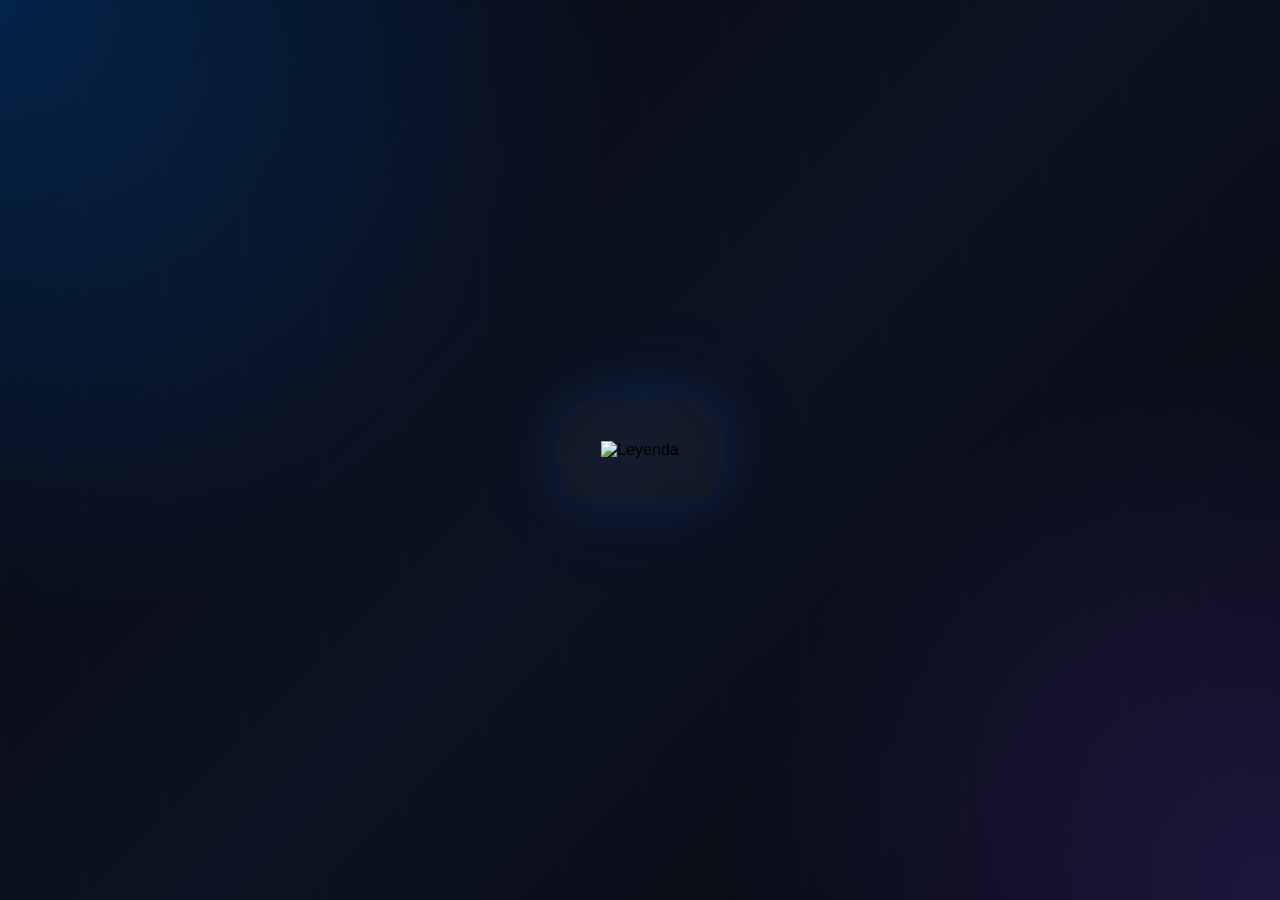
==== index.html @ 87e3bcda "cambios" ====
<!DOCTYPE html>
<html lang="es">
<head>
<meta charset="UTF-8">
<meta name="viewport" content="width=device-width, initial-scale=1.0">
<title>Leyenda</title>

<style>
*{
    margin:0;
    padding:0;
    box-sizing:border-box;
}

body{
    height:100vh;
    overflow:hidden;
    display:flex;
    justify-content:center;
    align-items:center;

    background:
        radial-gradient(circle at top left,
            rgba(0,120,255,.25),
            transparent 40%),
        radial-gradient(circle at bottom right,
            rgba(130,80,255,.20),
            transparent 35%),
        linear-gradient(
            135deg,
            #05070d,
            #0d1322,
            #05070d
        );

    font-family:Segoe UI, sans-serif;
}

body::before{
    content:"";
    position:absolute;
    inset:0;

    background:
        repeating-linear-gradient(
            90deg,
            rgba(255,255,255,.02) 0,
            rgba(255,255,255,.02) 1px,
            transparent 1px,
            transparent 80px
        );

    opacity:.5;
}

.logo-container{
    position:relative;
    z-index:2;

    padding:40px;
    border-radius:30px;

    background:rgba(255,255,255,.03);
    backdrop-filter:blur(10px);

    box-shadow:
        0 0 60px rgba(0,140,255,.15),
        0 0 120px rgba(0,140,255,.08);
}

.logo{
    width:500px;
    max-width:80vw;

    filter:
        drop-shadow(0 0 30px rgba(0,150,255,.4))
        drop-shadow(0 0 80px rgba(0,150,255,.2));
}
</style>
</head>
<body>

<div class="logo-container">
    <img src="https://avatars.githubusercontent.com/u/40256629?v=4&size=1285" alt="Leyenda" class="logo">
</div>

</body>
</html>
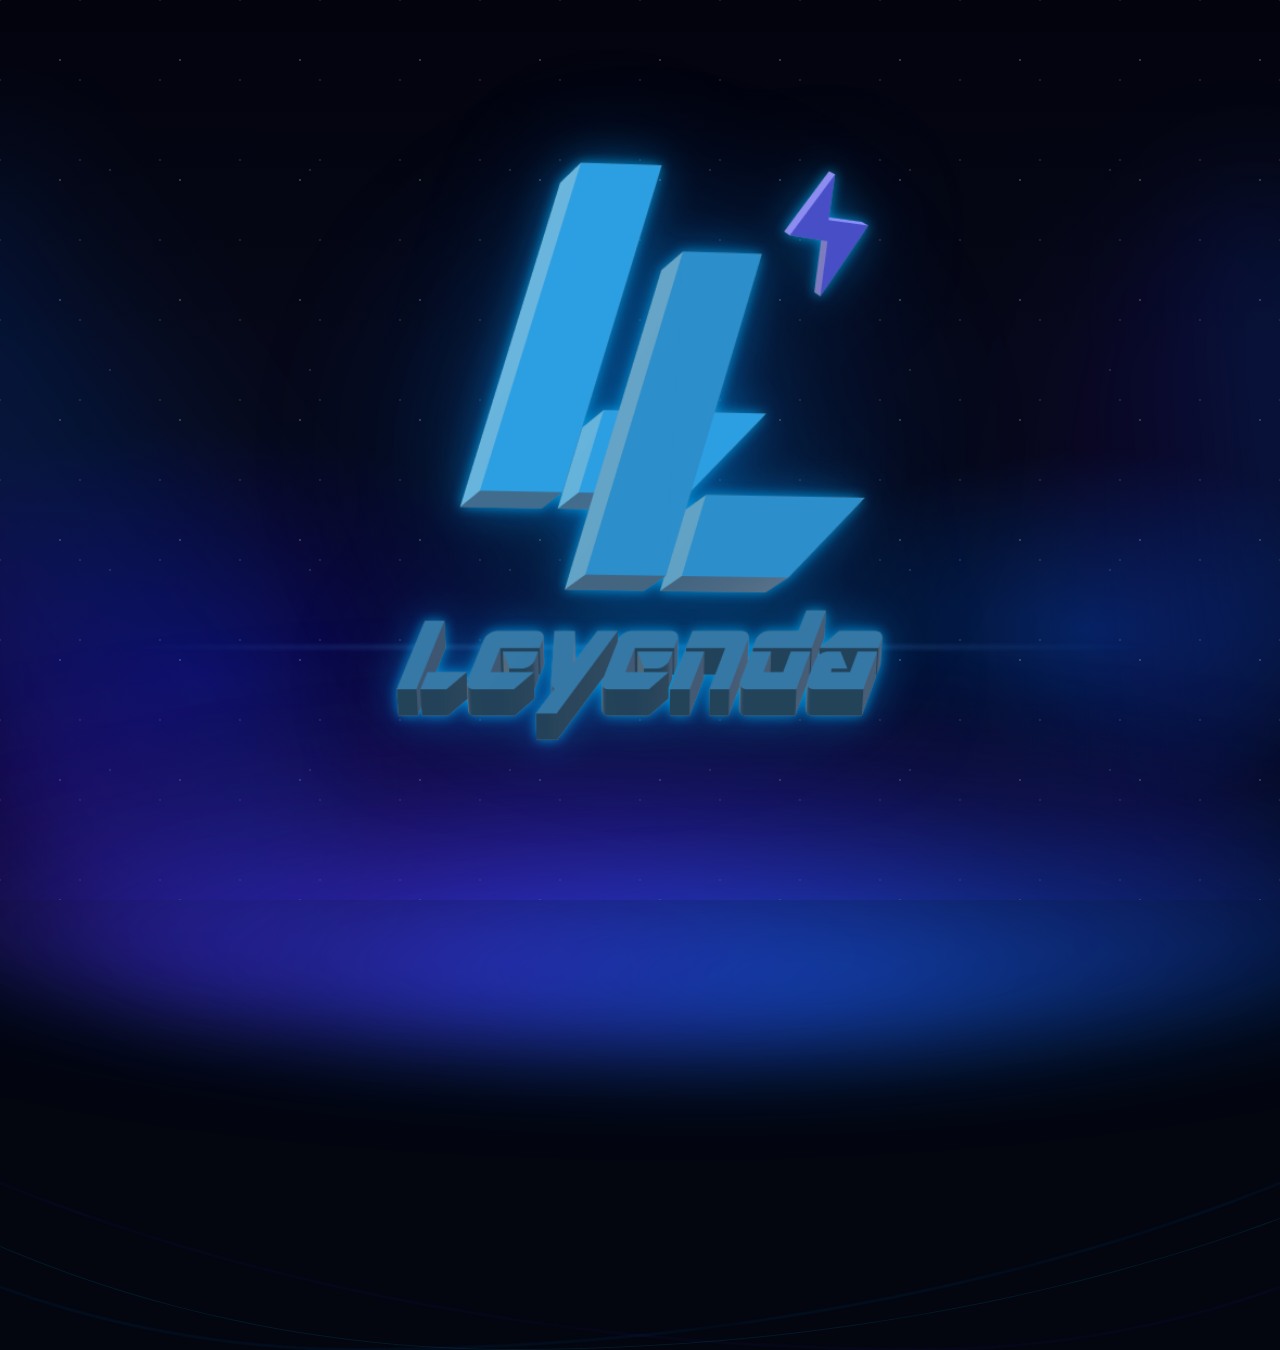
==== commit 8754c78c: "cambios" ====
--- a/index.html
+++ b/index.html
@@ -4,85 +4,252 @@
 <meta charset="UTF-8">
 <meta name="viewport" content="width=device-width, initial-scale=1.0">
 <title>Leyenda</title>
-
 <style>
-*{
-    margin:0;
-    padding:0;
-    box-sizing:border-box;
-}
+*{margin:0;padding:0;box-sizing:border-box;}
 
 body{
-    height:100vh;
-    overflow:hidden;
-    display:flex;
-    justify-content:center;
-    align-items:center;
-
-    background:
-        radial-gradient(circle at top left,
-            rgba(0,120,255,.25),
-            transparent 40%),
-        radial-gradient(circle at bottom right,
-            rgba(130,80,255,.20),
-            transparent 35%),
-        linear-gradient(
-            135deg,
-            #05070d,
-            #0d1322,
-            #05070d
-        );
-
-    font-family:Segoe UI, sans-serif;
-}
-
-body::before{
-    content:"";
-    position:absolute;
-    inset:0;
-
-    background:
-        repeating-linear-gradient(
-            90deg,
-            rgba(255,255,255,.02) 0,
-            rgba(255,255,255,.02) 1px,
-            transparent 1px,
-            transparent 80px
-        );
-
-    opacity:.5;
-}
-
-.logo-container{
-    position:relative;
-    z-index:2;
-
-    padding:40px;
-    border-radius:30px;
-
-    background:rgba(255,255,255,.03);
-    backdrop-filter:blur(10px);
-
-    box-shadow:
-        0 0 60px rgba(0,140,255,.15),
-        0 0 120px rgba(0,140,255,.08);
+  position:relative;
+  overflow:hidden;
+  width:100vw;
+  height:100vh;
+  display:flex;
+  justify-content:center;
+  align-items:center;
+  background: #03050f;
+}
+
+.bg-base{
+  position:absolute;
+  inset:0;
+  background:
+    radial-gradient(ellipse 80% 60% at 50% 110%,
+      rgba(30,10,90,.95) 0%,
+      rgba(10,5,40,.7) 45%,
+      transparent 70%),
+    radial-gradient(ellipse 60% 50% at 15% 75%,
+      rgba(20,0,120,.6) 0%,
+      transparent 55%),
+    radial-gradient(ellipse 50% 40% at 85% 70%,
+      rgba(0,80,200,.4) 0%,
+      transparent 50%),
+    linear-gradient(180deg,
+      #02030d 0%,
+      #060818 40%,
+      #040615 100%);
+}
+
+.stars{
+  position:absolute;
+  inset:0;
+  background-image:
+    radial-gradient(rgba(255,255,255,.9) 1px, transparent 1px),
+    radial-gradient(rgba(255,255,255,.5) 1px, transparent 1px),
+    radial-gradient(rgba(180,210,255,.7) 1px, transparent 1px);
+  background-size:120px 120px, 80px 80px, 200px 200px;
+  background-position: 0 0, 40px 40px, 10px 70px;
+  opacity:.22;
+}
+
+.glow-center{
+  position:absolute;
+  width:700px;
+  height:700px;
+  border-radius:50%;
+  background:radial-gradient(circle,
+    rgba(0,140,255,.22) 0%,
+    rgba(0,80,200,.1) 40%,
+    transparent 70%);
+  filter:blur(40px);
+}
+
+.plasma{
+  position:absolute;
+  inset:-50%;
+  width:200%;
+  height:200%;
+  border-radius:43% 57% 61% 39% / 48% 52% 48% 52%;
+  border: 1.5px solid rgba(0,160,255,.18);
+  filter:blur(1px);
+  animation:morph1 18s ease-in-out infinite;
+}
+.plasma2{
+  position:absolute;
+  inset:-50%;
+  width:200%;
+  height:200%;
+  border-radius:57% 43% 39% 61% / 52% 48% 52% 48%;
+  border: 1px solid rgba(80,80,255,.14);
+  filter:blur(1px);
+  animation:morph2 22s ease-in-out infinite;
+}
+.plasma3{
+  position:absolute;
+  inset:-50%;
+  width:200%;
+  height:200%;
+  border-radius:35% 65% 55% 45% / 45% 55% 45% 55%;
+  border: 1px solid rgba(0,200,255,.10);
+  filter:blur(.5px);
+  animation:morph1 28s ease-in-out infinite reverse;
+}
+
+@keyframes morph1{
+  0%,100%{border-radius:43% 57% 61% 39% / 48% 52% 48% 52%; transform:rotate(0deg) scale(1);}
+  33%{border-radius:61% 39% 43% 57% / 52% 48% 52% 48%; transform:rotate(60deg) scale(1.04);}
+  66%{border-radius:50% 50% 35% 65% / 60% 40% 60% 40%; transform:rotate(120deg) scale(.97);}
+}
+@keyframes morph2{
+  0%,100%{border-radius:57% 43% 39% 61% / 52% 48% 52% 48%; transform:rotate(0deg);}
+  50%{border-radius:39% 61% 57% 43% / 48% 52% 48% 52%; transform:rotate(-90deg) scale(1.06);}
+}
+
+.wave-bottom-purple{
+  position:absolute;
+  width:130%;
+  height:380px;
+  left:-15%;
+  bottom:-140px;
+  border-radius:50%;
+  background:radial-gradient(ellipse at 40% 80%,
+    rgba(100,30,255,.55) 0%,
+    rgba(70,20,180,.25) 40%,
+    transparent 70%);
+  filter:blur(35px);
+}
+
+.wave-bottom-blue{
+  position:absolute;
+  width:140%;
+  height:350px;
+  right:-20%;
+  bottom:-160px;
+  border-radius:50%;
+  background:radial-gradient(ellipse at 60% 80%,
+    rgba(0,120,255,.5) 0%,
+    rgba(0,80,200,.2) 40%,
+    transparent 70%);
+  filter:blur(45px);
+}
+
+.beam-left{
+  position:absolute;
+  width:400px;
+  height:900px;
+  left:-80px;
+  bottom:-100px;
+  background: linear-gradient(70deg,
+    rgba(60,30,180,.35) 0%,
+    rgba(0,100,255,.15) 50%,
+    transparent 80%);
+  border-radius:50%;
+  filter:blur(50px);
+  transform:rotate(-15deg);
+}
+
+.beam-right{
+  position:absolute;
+  width:350px;
+  height:800px;
+  right:-60px;
+  bottom:-80px;
+  background: linear-gradient(250deg,
+    rgba(0,100,220,.3) 0%,
+    rgba(40,0,180,.12) 50%,
+    transparent 80%);
+  border-radius:50%;
+  filter:blur(60px);
+  transform:rotate(15deg);
+}
+
+.horizon{
+  position:absolute;
+  width:100%;
+  height:2px;
+  bottom:28%;
+  left:0;
+  background: linear-gradient(90deg,
+    transparent 0%,
+    rgba(0,150,255,.0) 10%,
+    rgba(80,160,255,.35) 30%,
+    rgba(120,180,255,.55) 50%,
+    rgba(80,160,255,.35) 70%,
+    rgba(0,150,255,.0) 90%,
+    transparent 100%);
+  filter:blur(2px);
+}
+
+.shooting-star{
+  position:absolute;
+  height:1.5px;
+  border-radius:999px;
+  background:linear-gradient(90deg,
+    rgba(255,255,255,0) 0%,
+    rgba(180,220,255,.9) 50%,
+    rgba(255,255,255,1) 80%,
+    rgba(255,255,255,0) 100%);
+  opacity:0;
+  z-index:50;
+}
+
+.s1{
+  width:220px;
+  top:22%;
+  left:-240px;
+  transform:rotate(-18deg);
+  animation:shoot1 7s ease-in-out 1.5s infinite;
+}
+
+.s2{
+  width:160px;
+  top:58%;
+  left:-180px;
+  transform:rotate(-12deg);
+  animation:shoot1 7s ease-in-out 4.8s infinite;
+}
+
+@keyframes shoot1{
+  0%{opacity:0; transform:rotate(-18deg) translateX(0);}
+  5%{opacity:1;}
+  40%{opacity:0; transform:rotate(-18deg) translateX(130vw);}
+  100%{opacity:0; transform:rotate(-18deg) translateX(130vw);}
 }
 
 .logo{
-    width:500px;
-    max-width:80vw;
-
-    filter:
-        drop-shadow(0 0 30px rgba(0,150,255,.4))
-        drop-shadow(0 0 80px rgba(0,150,255,.2));
+  position:relative;
+  z-index:100;
+  width:700px;
+  max-width:82vw;
+  filter:
+    drop-shadow(0 0 6px rgba(0,180,255,.7))
+    drop-shadow(0 0 20px rgba(0,160,255,.4))
+    drop-shadow(0 0 55px rgba(0,140,255,.2));
 }
 </style>
 </head>
 <body>
 
-<div class="logo-container">
-    <img src="https://avatars.githubusercontent.com/u/40256629?v=4&size=1285" alt="Leyenda" class="logo">
-</div>
+  <div class="bg-base"></div>
+  <div class="stars"></div>
+
+  <div class="beam-left"></div>
+  <div class="beam-right"></div>
+
+  <div class="wave-bottom-purple"></div>
+  <div class="wave-bottom-blue"></div>
+
+  <div class="plasma"></div>
+  <div class="plasma2"></div>
+  <div class="plasma3"></div>
+
+  <div class="glow-center"></div>
+  <div class="shooting-star s1"></div>
+  <div class="shooting-star s2"></div>
+  <div class="horizon"></div>
+
+  <img
+    src="https://leyenda12528.github.io/public/assets/img/Logo.png"
+    class="logo"
+    alt="Leyenda">
 
 </body>
-</html>+</html>
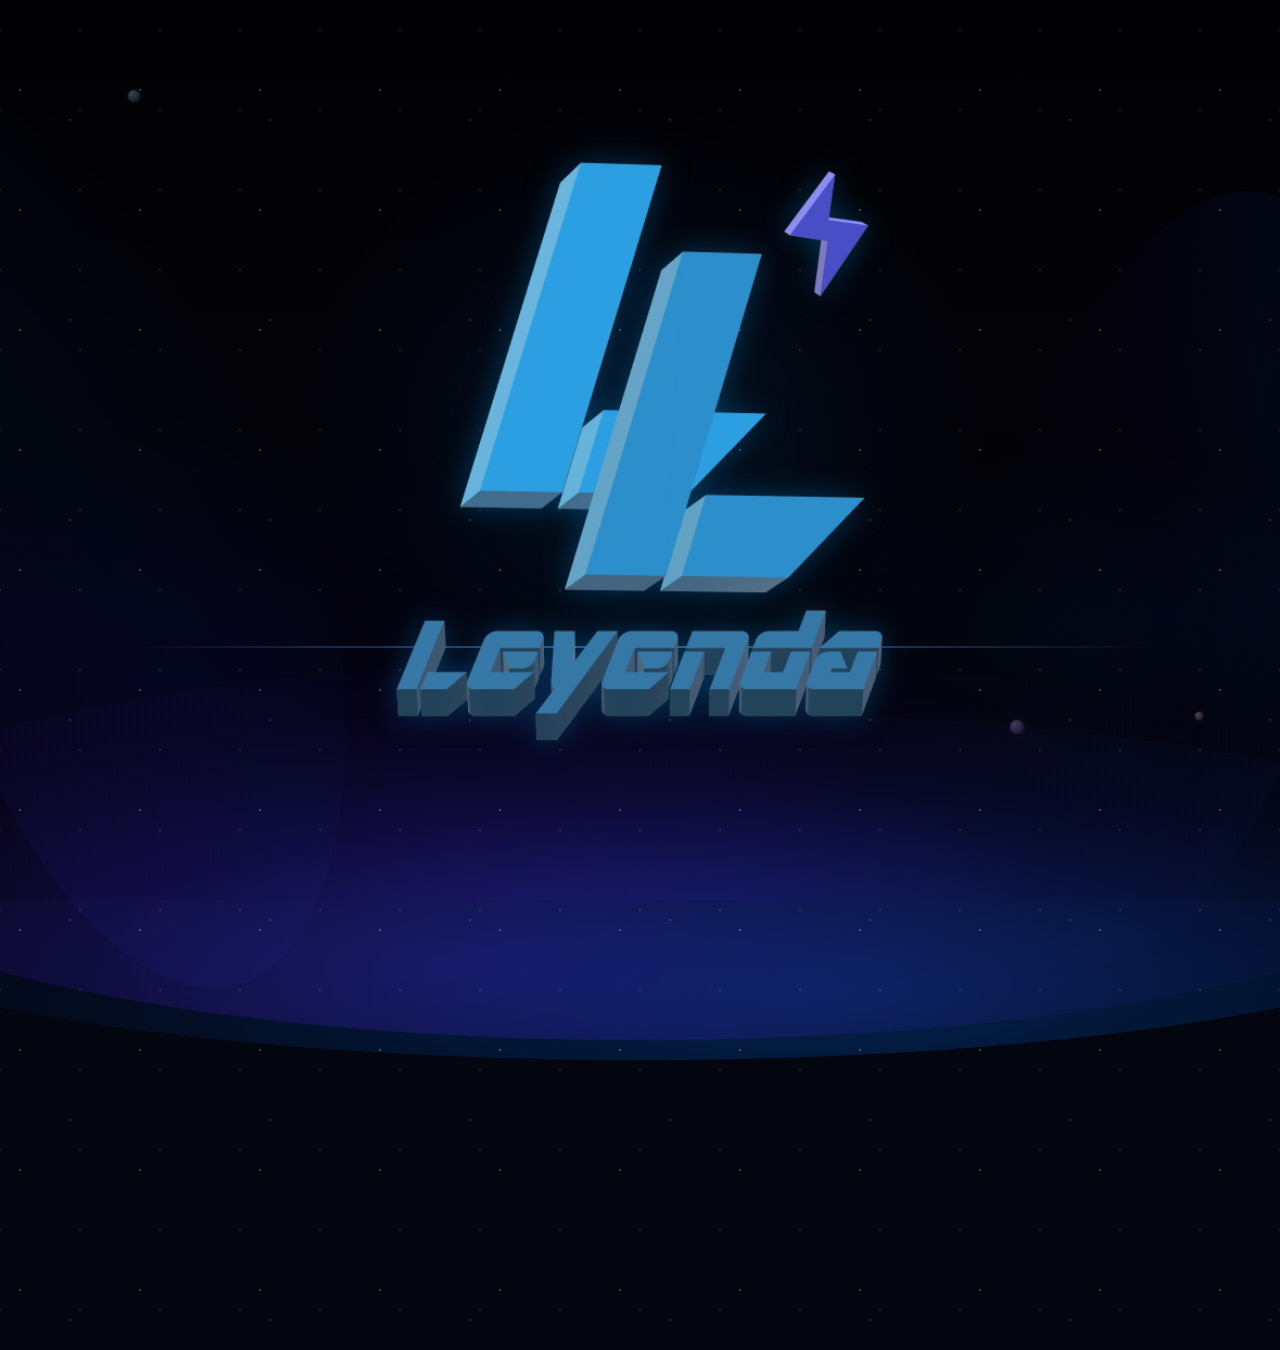
==== commit 7a89fdc6: "cambios" ====
--- a/index.html
+++ b/index.html
@@ -23,84 +23,74 @@
   inset:0;
   background:
     radial-gradient(ellipse 80% 60% at 50% 110%,
-      rgba(30,10,90,.95) 0%,
-      rgba(10,5,40,.7) 45%,
+      rgba(20,5,60,.7) 0%,
+      rgba(5,2,20,.5) 45%,
       transparent 70%),
     radial-gradient(ellipse 60% 50% at 15% 75%,
-      rgba(20,0,120,.6) 0%,
+      rgba(10,0,60,.3) 0%,
       transparent 55%),
     radial-gradient(ellipse 50% 40% at 85% 70%,
-      rgba(0,80,200,.4) 0%,
+      rgba(0,30,80,.2) 0%,
       transparent 50%),
     linear-gradient(180deg,
-      #02030d 0%,
-      #060818 40%,
-      #040615 100%);
+      #010103 0%,
+      #030308 40%,
+      #010103 100%);
 }
 
 .stars{
-  position:absolute;
-  inset:0;
-  background-image:
-    radial-gradient(rgba(255,255,255,.9) 1px, transparent 1px),
-    radial-gradient(rgba(255,255,255,.5) 1px, transparent 1px),
-    radial-gradient(rgba(180,210,255,.7) 1px, transparent 1px);
-  background-size:120px 120px, 80px 80px, 200px 200px;
-  background-position: 0 0, 40px 40px, 10px 70px;
-  opacity:.22;
-}
-
-.glow-center{
-  position:absolute;
-  width:700px;
-  height:700px;
-  border-radius:50%;
-  background:radial-gradient(circle,
-    rgba(0,140,255,.22) 0%,
-    rgba(0,80,200,.1) 40%,
-    transparent 70%);
-  filter:blur(40px);
-}
-
-.plasma{
   position:absolute;
   inset:-50%;
   width:200%;
   height:200%;
-  border-radius:43% 57% 61% 39% / 48% 52% 48% 52%;
-  border: 1.5px solid rgba(0,160,255,.18);
-  filter:blur(1px);
-  animation:morph1 18s ease-in-out infinite;
-}
-.plasma2{
-  position:absolute;
-  inset:-50%;
-  width:200%;
-  height:200%;
-  border-radius:57% 43% 39% 61% / 52% 48% 52% 48%;
-  border: 1px solid rgba(80,80,255,.14);
-  filter:blur(1px);
-  animation:morph2 22s ease-in-out infinite;
-}
-.plasma3{
-  position:absolute;
-  inset:-50%;
-  width:200%;
-  height:200%;
-  border-radius:35% 65% 55% 45% / 45% 55% 45% 55%;
-  border: 1px solid rgba(0,200,255,.10);
-  filter:blur(.5px);
-  animation:morph1 28s ease-in-out infinite reverse;
-}
-
-@keyframes morph1{
-  0%,100%{border-radius:43% 57% 61% 39% / 48% 52% 48% 52%; transform:rotate(0deg) scale(1);}
-  33%{border-radius:61% 39% 43% 57% / 52% 48% 52% 48%; transform:rotate(60deg) scale(1.04);}
-  66%{border-radius:50% 50% 35% 65% / 60% 40% 60% 40%; transform:rotate(120deg) scale(.97);}
-}
-@keyframes morph2{
-  0%,100%{border-radius:57% 43% 39% 61% / 52% 48% 52% 48%; transform:rotate(0deg);}
-  50%{border-radius:39% 61% 57% 43% / 48% 52% 48% 52%; transform:rotate(-90deg) scale(1.06);}
+  background-image:
+    radial-gradient(rgba(255,255,255,.8) 1px, transparent 1px),
+    radial-gradient(rgba(255,255,255,.4) 1px, transparent 1px),
+    radial-gradient(rgba(180,210,255,.6) 1px, transparent 1px);
+  background-size:120px 120px, 80px 80px, 200px 200px;
+  background-position: 0 0, 40px 40px, 10px 70px;
+  opacity:.3;
+  animation: spinStars 240s linear infinite;
+  z-index: 1;
+}
+
+@keyframes spinStars {
+  0% { transform: rotate(0deg); }
+  100% { transform: rotate(360deg); }
+}
+
+.distant-world {
+  position: absolute;
+  border-radius: 50%;
+}
+.dw1 {
+  width: 12px; height: 12px;
+  top: 30%; left: 30%;
+  background: radial-gradient(circle at 30% 30%, #b8d4ff, #1a2b4c);
+  box-shadow: 0 0 5px rgba(184,212,255,0.4);
+}
+.dw2 {
+  width: 8px; height: 8px;
+  bottom: 35%; right: 28%;
+  background: radial-gradient(circle at 30% 30%, #ffd8b8, #4c2b1a);
+  box-shadow: 0 0 4px rgba(255,216,184,0.3);
+}
+.dw3 {
+  width: 14px; height: 14px;
+  top: 65%; right: 35%;
+  background: radial-gradient(circle at 30% 30%, #d8b8ff, #2b1a4c);
+  box-shadow: 0 0 6px rgba(216,184,255,0.3);
+}
+
+.glow-center{
+  position:absolute;
+  width:700px;
+  height:700px;
+  border-radius:50%;
+  background:radial-gradient(circle,
+    rgba(0,120,220,.12) 0%,
+    rgba(0,60,180,.03) 50%,
+    transparent 70%);
 }
 
 .wave-bottom-purple{
@@ -111,10 +101,9 @@
   bottom:-140px;
   border-radius:50%;
   background:radial-gradient(ellipse at 40% 80%,
-    rgba(100,30,255,.55) 0%,
-    rgba(70,20,180,.25) 40%,
-    transparent 70%);
-  filter:blur(35px);
+    rgba(80,20,200,.35) 0%,
+    rgba(50,10,140,.1) 50%,
+    transparent 80%);
 }
 
 .wave-bottom-blue{
@@ -125,10 +114,9 @@
   bottom:-160px;
   border-radius:50%;
   background:radial-gradient(ellipse at 60% 80%,
-    rgba(0,120,255,.5) 0%,
-    rgba(0,80,200,.2) 40%,
-    transparent 70%);
-  filter:blur(45px);
+    rgba(0,100,220,.3) 0%,
+    rgba(0,60,160,.1) 50%,
+    transparent 80%);
 }
 
 .beam-left{
@@ -138,11 +126,10 @@
   left:-80px;
   bottom:-100px;
   background: linear-gradient(70deg,
-    rgba(60,30,180,.35) 0%,
-    rgba(0,100,255,.15) 50%,
-    transparent 80%);
-  border-radius:50%;
-  filter:blur(50px);
+    rgba(40,20,140,.15) 0%,
+    rgba(0,80,200,.05) 50%,
+    transparent 80%);
+  border-radius:50%;
   transform:rotate(-15deg);
 }
 
@@ -153,11 +140,10 @@
   right:-60px;
   bottom:-80px;
   background: linear-gradient(250deg,
-    rgba(0,100,220,.3) 0%,
-    rgba(40,0,180,.12) 50%,
-    transparent 80%);
-  border-radius:50%;
-  filter:blur(60px);
+    rgba(0,80,200,.12) 0%,
+    rgba(30,0,140,.04) 50%,
+    transparent 80%);
+  border-radius:50%;
   transform:rotate(15deg);
 }
 
@@ -169,13 +155,12 @@
   left:0;
   background: linear-gradient(90deg,
     transparent 0%,
-    rgba(0,150,255,.0) 10%,
-    rgba(80,160,255,.35) 30%,
-    rgba(120,180,255,.55) 50%,
-    rgba(80,160,255,.35) 70%,
-    rgba(0,150,255,.0) 90%,
+    rgba(0,120,220,.0) 10%,
+    rgba(60,140,220,.35) 30%,
+    rgba(100,160,255,.5) 50%,
+    rgba(60,140,220,.35) 70%,
+    rgba(0,120,220,.0) 90%,
     transparent 100%);
-  filter:blur(2px);
 }
 
 .shooting-star{
@@ -207,6 +192,22 @@
   animation:shoot1 7s ease-in-out 4.8s infinite;
 }
 
+.s3{
+  width:180px;
+  top:35%;
+  left:-200px;
+  transform:rotate(-15deg);
+  animation:shoot1 9s ease-in-out 3.2s infinite;
+}
+
+.s4{
+  width:140px;
+  top:10%;
+  right:-200px;
+  transform:rotate(195deg);
+  animation:shoot2 8s ease-in-out 5s infinite;
+}
+
 @keyframes shoot1{
   0%{opacity:0; transform:rotate(-18deg) translateX(0);}
   5%{opacity:1;}
@@ -214,36 +215,42 @@
   100%{opacity:0; transform:rotate(-18deg) translateX(130vw);}
 }
 
+@keyframes shoot2{
+  0%{opacity:0; transform:rotate(195deg) translateX(0);}
+  5%{opacity:1;}
+  40%{opacity:0; transform:rotate(195deg) translateX(130vw);}
+  100%{opacity:0; transform:rotate(195deg) translateX(130vw);}
+}
+
 .logo{
   position:relative;
   z-index:100;
   width:700px;
   max-width:82vw;
-  filter:
-    drop-shadow(0 0 6px rgba(0,180,255,.7))
-    drop-shadow(0 0 20px rgba(0,160,255,.4))
-    drop-shadow(0 0 55px rgba(0,140,255,.2));
+  filter: drop-shadow(0 0 15px rgba(0,160,255,.3));
 }
 </style>
 </head>
 <body>
 
   <div class="bg-base"></div>
-  <div class="stars"></div>
+  <div class="stars">
+    <div class="distant-world dw1"></div>
+    <div class="distant-world dw2"></div>
+    <div class="distant-world dw3"></div>
+  </div>
 
   <div class="beam-left"></div>
   <div class="beam-right"></div>
 
   <div class="wave-bottom-purple"></div>
   <div class="wave-bottom-blue"></div>
-
-  <div class="plasma"></div>
-  <div class="plasma2"></div>
-  <div class="plasma3"></div>
 
   <div class="glow-center"></div>
   <div class="shooting-star s1"></div>
   <div class="shooting-star s2"></div>
+  <div class="shooting-star s3"></div>
+  <div class="shooting-star s4"></div>
   <div class="horizon"></div>
 
   <img
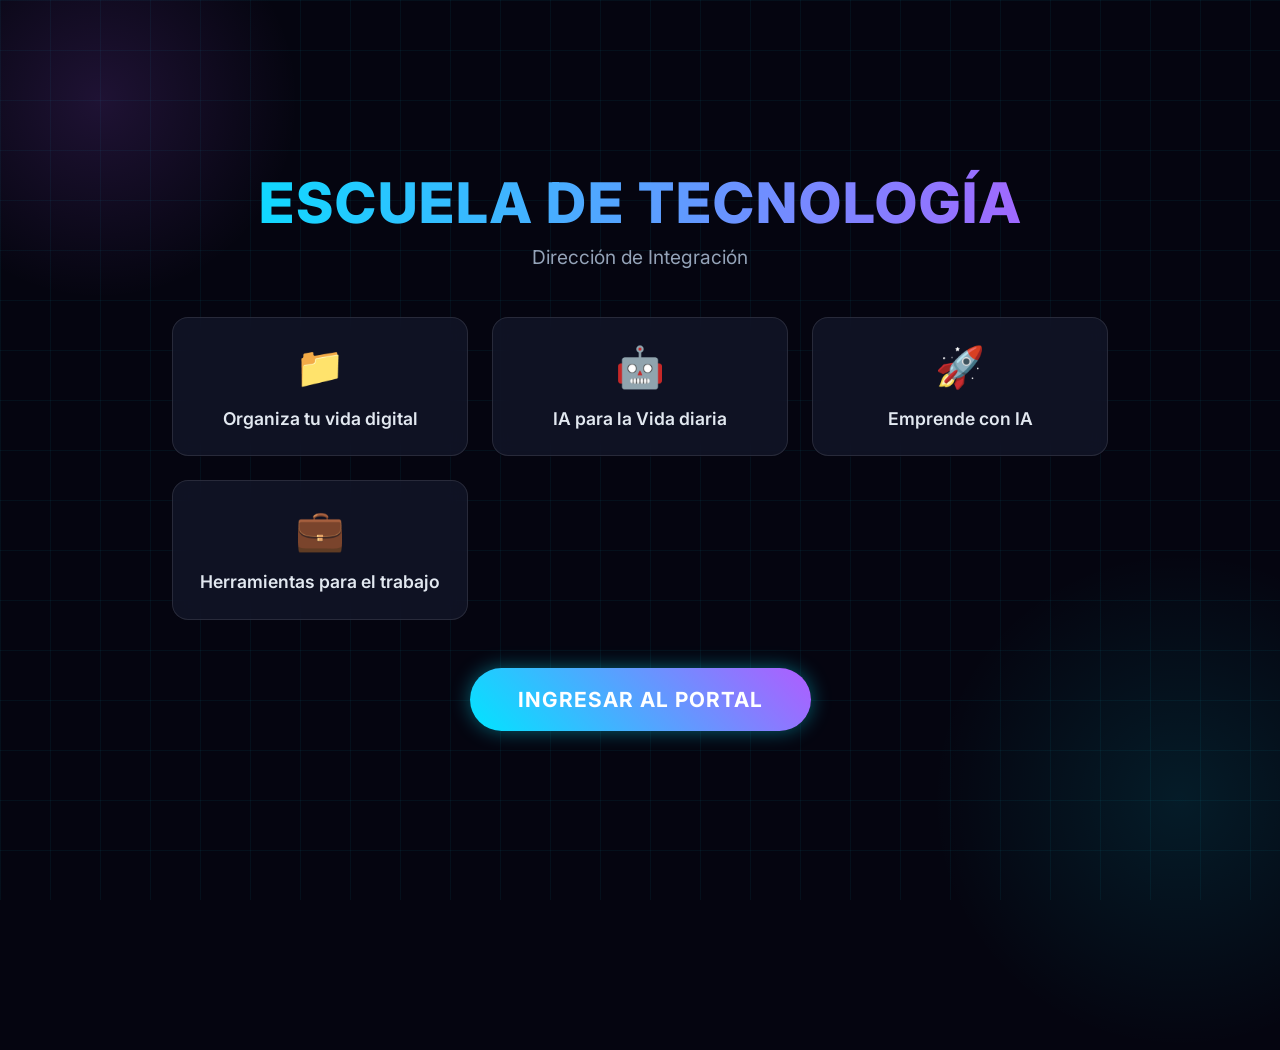
==== commit 2c51f7a0: "cambios" ====
--- a/index.html
+++ b/index.html
@@ -1,262 +1,190 @@
 <!DOCTYPE html>
 <html lang="es">
 <head>
-<meta charset="UTF-8">
-<meta name="viewport" content="width=device-width, initial-scale=1.0">
-<title>Leyenda</title>
-<style>
-*{margin:0;padding:0;box-sizing:border-box;}
+  <meta charset="UTF-8">
+  <meta name="viewport" content="width=device-width, initial-scale=1.0">
+  <title>Escuela de Tecnología - Integración</title>
+  <link href="https://fonts.googleapis.com/css2?family=Inter:wght@400;600;800&display=swap" rel="stylesheet">
+  <style>
+    :root {
+      --bg: #050510;
+      --card-bg: rgba(20, 25, 45, 0.7);
+      --primary: #00e5ff;
+      --secondary: #b05cff;
+      --text: #ffffff;
+      --text-muted: #94a3b8;
+    }
+    
+    * { margin: 0; padding: 0; box-sizing: border-box; }
+    
+    body {
+      font-family: 'Inter', sans-serif;
+      background-color: var(--bg);
+      color: var(--text);
+      min-height: 100vh;
+      display: flex;
+      flex-direction: column;
+      align-items: center;
+      justify-content: center;
+      overflow-x: hidden;
+      position: relative;
+    }
 
-body{
-  position:relative;
-  overflow:hidden;
-  width:100vw;
-  height:100vh;
-  display:flex;
-  justify-content:center;
-  align-items:center;
-  background: #03050f;
-}
+    /* Background tech grid */
+    .bg-grid {
+      position: absolute;
+      inset: 0;
+      background-image: 
+        linear-gradient(rgba(0, 229, 255, 0.05) 1px, transparent 1px),
+        linear-gradient(90deg, rgba(0, 229, 255, 0.05) 1px, transparent 1px);
+      background-size: 50px 50px;
+      z-index: 0;
+    }
+    
+    .glow-blob {
+      position: absolute;
+      width: 400px;
+      height: 400px;
+      background: radial-gradient(circle, rgba(176,92,255,0.15) 0%, transparent 70%);
+      top: -100px;
+      left: -100px;
+      border-radius: 50%;
+      z-index: 0;
+    }
+    
+    .glow-blob-2 {
+      position: absolute;
+      width: 500px;
+      height: 500px;
+      background: radial-gradient(circle, rgba(0,229,255,0.1) 0%, transparent 70%);
+      bottom: -150px;
+      right: -150px;
+      border-radius: 50%;
+      z-index: 0;
+    }
 
-.bg-base{
-  position:absolute;
-  inset:0;
-  background:
-    radial-gradient(ellipse 80% 60% at 50% 110%,
-      rgba(20,5,60,.7) 0%,
-      rgba(5,2,20,.5) 45%,
-      transparent 70%),
-    radial-gradient(ellipse 60% 50% at 15% 75%,
-      rgba(10,0,60,.3) 0%,
-      transparent 55%),
-    radial-gradient(ellipse 50% 40% at 85% 70%,
-      rgba(0,30,80,.2) 0%,
-      transparent 50%),
-    linear-gradient(180deg,
-      #010103 0%,
-      #030308 40%,
-      #010103 100%);
-}
+    .container {
+      position: relative;
+      z-index: 10;
+      text-align: center;
+      padding: 2rem;
+      max-width: 1000px;
+      width: 100%;
+    }
 
-.stars{
-  position:absolute;
-  inset:-50%;
-  width:200%;
-  height:200%;
-  background-image:
-    radial-gradient(rgba(255,255,255,.8) 1px, transparent 1px),
-    radial-gradient(rgba(255,255,255,.4) 1px, transparent 1px),
-    radial-gradient(rgba(180,210,255,.6) 1px, transparent 1px);
-  background-size:120px 120px, 80px 80px, 200px 200px;
-  background-position: 0 0, 40px 40px, 10px 70px;
-  opacity:.3;
-  animation: spinStars 240s linear infinite;
-  z-index: 1;
-}
+    h1 {
+      font-size: 3.5rem;
+      font-weight: 800;
+      margin-bottom: 0.5rem;
+      background: linear-gradient(90deg, var(--primary), var(--secondary));
+      -webkit-background-clip: text;
+      -webkit-text-fill-color: transparent;
+      text-transform: uppercase;
+      letter-spacing: 2px;
+    }
 
-@keyframes spinStars {
-  0% { transform: rotate(0deg); }
-  100% { transform: rotate(360deg); }
-}
+    p.subtitle {
+      font-size: 1.2rem;
+      color: var(--text-muted);
+      margin-bottom: 3rem;
+    }
 
-.distant-world {
-  position: absolute;
-  border-radius: 50%;
-}
-.dw1 {
-  width: 12px; height: 12px;
-  top: 30%; left: 30%;
-  background: radial-gradient(circle at 30% 30%, #b8d4ff, #1a2b4c);
-  box-shadow: 0 0 5px rgba(184,212,255,0.4);
-}
-.dw2 {
-  width: 8px; height: 8px;
-  bottom: 35%; right: 28%;
-  background: radial-gradient(circle at 30% 30%, #ffd8b8, #4c2b1a);
-  box-shadow: 0 0 4px rgba(255,216,184,0.3);
-}
-.dw3 {
-  width: 14px; height: 14px;
-  top: 65%; right: 35%;
-  background: radial-gradient(circle at 30% 30%, #d8b8ff, #2b1a4c);
-  box-shadow: 0 0 6px rgba(216,184,255,0.3);
-}
+    /* Workshops Grid */
+    .workshops {
+      display: grid;
+      grid-template-columns: repeat(auto-fit, minmax(220px, 1fr));
+      gap: 1.5rem;
+      margin-bottom: 3rem;
+    }
 
-.glow-center{
-  position:absolute;
-  width:700px;
-  height:700px;
-  border-radius:50%;
-  background:radial-gradient(circle,
-    rgba(0,120,220,.12) 0%,
-    rgba(0,60,180,.03) 50%,
-    transparent 70%);
-}
+    .workshop-card {
+      background: var(--card-bg);
+      border: 1px solid rgba(255,255,255,0.1);
+      border-radius: 16px;
+      padding: 1.5rem;
+      transition: transform 0.3s ease, box-shadow 0.3s ease;
+      backdrop-filter: blur(10px);
+    }
 
-.wave-bottom-purple{
-  position:absolute;
-  width:130%;
-  height:380px;
-  left:-15%;
-  bottom:-140px;
-  border-radius:50%;
-  background:radial-gradient(ellipse at 40% 80%,
-    rgba(80,20,200,.35) 0%,
-    rgba(50,10,140,.1) 50%,
-    transparent 80%);
-}
+    .workshop-card:hover {
+      transform: translateY(-5px);
+      box-shadow: 0 10px 20px rgba(0, 229, 255, 0.1);
+      border-color: rgba(0, 229, 255, 0.3);
+    }
 
-.wave-bottom-blue{
-  position:absolute;
-  width:140%;
-  height:350px;
-  right:-20%;
-  bottom:-160px;
-  border-radius:50%;
-  background:radial-gradient(ellipse at 60% 80%,
-    rgba(0,100,220,.3) 0%,
-    rgba(0,60,160,.1) 50%,
-    transparent 80%);
-}
+    .icon {
+      font-size: 2.5rem;
+      margin-bottom: 1rem;
+    }
 
-.beam-left{
-  position:absolute;
-  width:400px;
-  height:900px;
-  left:-80px;
-  bottom:-100px;
-  background: linear-gradient(70deg,
-    rgba(40,20,140,.15) 0%,
-    rgba(0,80,200,.05) 50%,
-    transparent 80%);
-  border-radius:50%;
-  transform:rotate(-15deg);
-}
+    .workshop-card h3 {
+      font-size: 1.1rem;
+      font-weight: 600;
+      line-height: 1.4;
+      color: #e2e8f0;
+    }
 
-.beam-right{
-  position:absolute;
-  width:350px;
-  height:800px;
-  right:-60px;
-  bottom:-80px;
-  background: linear-gradient(250deg,
-    rgba(0,80,200,.12) 0%,
-    rgba(30,0,140,.04) 50%,
-    transparent 80%);
-  border-radius:50%;
-  transform:rotate(15deg);
-}
+    /* Big Button */
+    .btn-portal {
+      display: inline-block;
+      text-decoration: none;
+      background: linear-gradient(45deg, var(--primary), var(--secondary));
+      color: white;
+      font-size: 1.3rem;
+      font-weight: 700;
+      padding: 1.2rem 3rem;
+      border-radius: 50px;
+      box-shadow: 0 0 20px rgba(0, 229, 255, 0.4);
+      transition: all 0.3s ease;
+      text-transform: uppercase;
+      letter-spacing: 1px;
+    }
 
-.horizon{
-  position:absolute;
-  width:100%;
-  height:2px;
-  bottom:28%;
-  left:0;
-  background: linear-gradient(90deg,
-    transparent 0%,
-    rgba(0,120,220,.0) 10%,
-    rgba(60,140,220,.35) 30%,
-    rgba(100,160,255,.5) 50%,
-    rgba(60,140,220,.35) 70%,
-    rgba(0,120,220,.0) 90%,
-    transparent 100%);
-}
+    .btn-portal:hover {
+      box-shadow: 0 0 40px rgba(176, 92, 255, 0.6);
+      transform: scale(1.05);
+    }
 
-.shooting-star{
-  position:absolute;
-  height:1.5px;
-  border-radius:999px;
-  background:linear-gradient(90deg,
-    rgba(255,255,255,0) 0%,
-    rgba(180,220,255,.9) 50%,
-    rgba(255,255,255,1) 80%,
-    rgba(255,255,255,0) 100%);
-  opacity:0;
-  z-index:50;
-}
-
-.s1{
-  width:220px;
-  top:22%;
-  left:-240px;
-  transform:rotate(-18deg);
-  animation:shoot1 7s ease-in-out 1.5s infinite;
-}
-
-.s2{
-  width:160px;
-  top:58%;
-  left:-180px;
-  transform:rotate(-12deg);
-  animation:shoot1 7s ease-in-out 4.8s infinite;
-}
-
-.s3{
-  width:180px;
-  top:35%;
-  left:-200px;
-  transform:rotate(-15deg);
-  animation:shoot1 9s ease-in-out 3.2s infinite;
-}
-
-.s4{
-  width:140px;
-  top:10%;
-  right:-200px;
-  transform:rotate(195deg);
-  animation:shoot2 8s ease-in-out 5s infinite;
-}
-
-@keyframes shoot1{
-  0%{opacity:0; transform:rotate(-18deg) translateX(0);}
-  5%{opacity:1;}
-  40%{opacity:0; transform:rotate(-18deg) translateX(130vw);}
-  100%{opacity:0; transform:rotate(-18deg) translateX(130vw);}
-}
-
-@keyframes shoot2{
-  0%{opacity:0; transform:rotate(195deg) translateX(0);}
-  5%{opacity:1;}
-  40%{opacity:0; transform:rotate(195deg) translateX(130vw);}
-  100%{opacity:0; transform:rotate(195deg) translateX(130vw);}
-}
-
-.logo{
-  position:relative;
-  z-index:100;
-  width:700px;
-  max-width:82vw;
-  filter: drop-shadow(0 0 15px rgba(0,160,255,.3));
-}
-</style>
+    @media (max-width: 768px) {
+      h1 { font-size: 2.5rem; }
+      .workshops { grid-template-columns: 1fr 1fr; }
+    }
+    @media (max-width: 480px) {
+      .workshops { grid-template-columns: 1fr; }
+    }
+  </style>
 </head>
 <body>
 
-  <div class="bg-base"></div>
-  <div class="stars">
-    <div class="distant-world dw1"></div>
-    <div class="distant-world dw2"></div>
-    <div class="distant-world dw3"></div>
+  <div class="bg-grid"></div>
+  <div class="glow-blob"></div>
+  <div class="glow-blob-2"></div>
+
+  <div class="container">
+    <h1>Escuela de Tecnología</h1>
+    <p class="subtitle">Dirección de Integración</p>
+
+    <div class="workshops">
+      <div class="workshop-card">
+        <div class="icon">📁</div>
+        <h3>Organiza tu vida digital</h3>
+      </div>
+      <div class="workshop-card">
+        <div class="icon">🤖</div>
+        <h3>IA para la Vida diaria</h3>
+      </div>
+      <div class="workshop-card">
+        <div class="icon">🚀</div>
+        <h3>Emprende con IA</h3>
+      </div>
+      <div class="workshop-card">
+        <div class="icon">💼</div>
+        <h3>Herramientas para el trabajo</h3>
+      </div>
+    </div>
+
+    <a href="escuelas-integradoras/index.html" class="btn-portal">Ingresar al Portal</a>
   </div>
-
-  <div class="beam-left"></div>
-  <div class="beam-right"></div>
-
-  <div class="wave-bottom-purple"></div>
-  <div class="wave-bottom-blue"></div>
-
-  <div class="glow-center"></div>
-  <div class="shooting-star s1"></div>
-  <div class="shooting-star s2"></div>
-  <div class="shooting-star s3"></div>
-  <div class="shooting-star s4"></div>
-  <div class="horizon"></div>
-
-  <img
-    src="https://leyenda12528.github.io/public/assets/img/Logo.png"
-    class="logo"
-    alt="Leyenda">
 
 </body>
 </html>
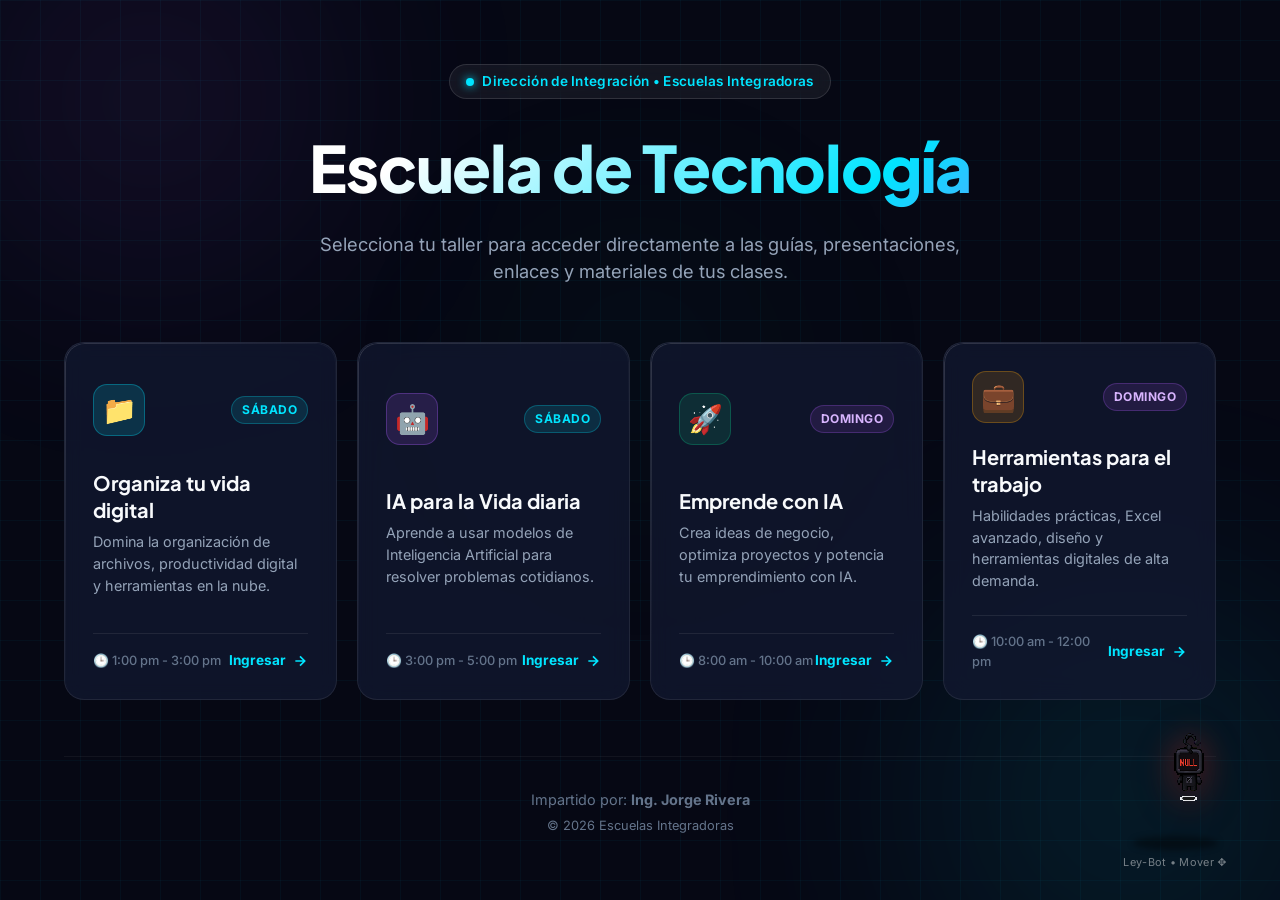
==== commit b364559f: "cambios" ====
--- a/index.html
+++ b/index.html
@@ -3,188 +3,11 @@
 <head>
   <meta charset="UTF-8">
   <meta name="viewport" content="width=device-width, initial-scale=1.0">
-  <title>Escuela de Tecnología - Integración</title>
-  <link href="https://fonts.googleapis.com/css2?family=Inter:wght@400;600;800&display=swap" rel="stylesheet">
-  <style>
-    :root {
-      --bg: #050510;
-      --card-bg: rgba(20, 25, 45, 0.7);
-      --primary: #00e5ff;
-      --secondary: #b05cff;
-      --text: #ffffff;
-      --text-muted: #94a3b8;
-    }
-    
-    * { margin: 0; padding: 0; box-sizing: border-box; }
-    
-    body {
-      font-family: 'Inter', sans-serif;
-      background-color: var(--bg);
-      color: var(--text);
-      min-height: 100vh;
-      display: flex;
-      flex-direction: column;
-      align-items: center;
-      justify-content: center;
-      overflow-x: hidden;
-      position: relative;
-    }
-
-    /* Background tech grid */
-    .bg-grid {
-      position: absolute;
-      inset: 0;
-      background-image: 
-        linear-gradient(rgba(0, 229, 255, 0.05) 1px, transparent 1px),
-        linear-gradient(90deg, rgba(0, 229, 255, 0.05) 1px, transparent 1px);
-      background-size: 50px 50px;
-      z-index: 0;
-    }
-    
-    .glow-blob {
-      position: absolute;
-      width: 400px;
-      height: 400px;
-      background: radial-gradient(circle, rgba(176,92,255,0.15) 0%, transparent 70%);
-      top: -100px;
-      left: -100px;
-      border-radius: 50%;
-      z-index: 0;
-    }
-    
-    .glow-blob-2 {
-      position: absolute;
-      width: 500px;
-      height: 500px;
-      background: radial-gradient(circle, rgba(0,229,255,0.1) 0%, transparent 70%);
-      bottom: -150px;
-      right: -150px;
-      border-radius: 50%;
-      z-index: 0;
-    }
-
-    .container {
-      position: relative;
-      z-index: 10;
-      text-align: center;
-      padding: 2rem;
-      max-width: 1000px;
-      width: 100%;
-    }
-
-    h1 {
-      font-size: 3.5rem;
-      font-weight: 800;
-      margin-bottom: 0.5rem;
-      background: linear-gradient(90deg, var(--primary), var(--secondary));
-      -webkit-background-clip: text;
-      -webkit-text-fill-color: transparent;
-      text-transform: uppercase;
-      letter-spacing: 2px;
-    }
-
-    p.subtitle {
-      font-size: 1.2rem;
-      color: var(--text-muted);
-      margin-bottom: 3rem;
-    }
-
-    /* Workshops Grid */
-    .workshops {
-      display: grid;
-      grid-template-columns: repeat(auto-fit, minmax(220px, 1fr));
-      gap: 1.5rem;
-      margin-bottom: 3rem;
-    }
-
-    .workshop-card {
-      background: var(--card-bg);
-      border: 1px solid rgba(255,255,255,0.1);
-      border-radius: 16px;
-      padding: 1.5rem;
-      transition: transform 0.3s ease, box-shadow 0.3s ease;
-      backdrop-filter: blur(10px);
-    }
-
-    .workshop-card:hover {
-      transform: translateY(-5px);
-      box-shadow: 0 10px 20px rgba(0, 229, 255, 0.1);
-      border-color: rgba(0, 229, 255, 0.3);
-    }
-
-    .icon {
-      font-size: 2.5rem;
-      margin-bottom: 1rem;
-    }
-
-    .workshop-card h3 {
-      font-size: 1.1rem;
-      font-weight: 600;
-      line-height: 1.4;
-      color: #e2e8f0;
-    }
-
-    /* Big Button */
-    .btn-portal {
-      display: inline-block;
-      text-decoration: none;
-      background: linear-gradient(45deg, var(--primary), var(--secondary));
-      color: white;
-      font-size: 1.3rem;
-      font-weight: 700;
-      padding: 1.2rem 3rem;
-      border-radius: 50px;
-      box-shadow: 0 0 20px rgba(0, 229, 255, 0.4);
-      transition: all 0.3s ease;
-      text-transform: uppercase;
-      letter-spacing: 1px;
-    }
-
-    .btn-portal:hover {
-      box-shadow: 0 0 40px rgba(176, 92, 255, 0.6);
-      transform: scale(1.05);
-    }
-
-    @media (max-width: 768px) {
-      h1 { font-size: 2.5rem; }
-      .workshops { grid-template-columns: 1fr 1fr; }
-    }
-    @media (max-width: 480px) {
-      .workshops { grid-template-columns: 1fr; }
-    }
-  </style>
+  <meta http-equiv="refresh" content="0; url=EIQ/index.html">
+  <title>Abriendo EIQ…</title>
+  <script>window.location.replace('EIQ/index.html');</script>
 </head>
 <body>
-
-  <div class="bg-grid"></div>
-  <div class="glow-blob"></div>
-  <div class="glow-blob-2"></div>
-
-  <div class="container">
-    <h1>Escuela de Tecnología</h1>
-    <p class="subtitle">Dirección de Integración</p>
-
-    <div class="workshops">
-      <div class="workshop-card">
-        <div class="icon">📁</div>
-        <h3>Organiza tu vida digital</h3>
-      </div>
-      <div class="workshop-card">
-        <div class="icon">🤖</div>
-        <h3>IA para la Vida diaria</h3>
-      </div>
-      <div class="workshop-card">
-        <div class="icon">🚀</div>
-        <h3>Emprende con IA</h3>
-      </div>
-      <div class="workshop-card">
-        <div class="icon">💼</div>
-        <h3>Herramientas para el trabajo</h3>
-      </div>
-    </div>
-
-    <a href="escuelas-integradoras/index.html" class="btn-portal">Ingresar al Portal</a>
-  </div>
-
+  <p>Abriendo EIQ… Si no eres redirigido automáticamente, <a href="EIQ/index.html">entra aquí</a>.</p>
 </body>
 </html>
